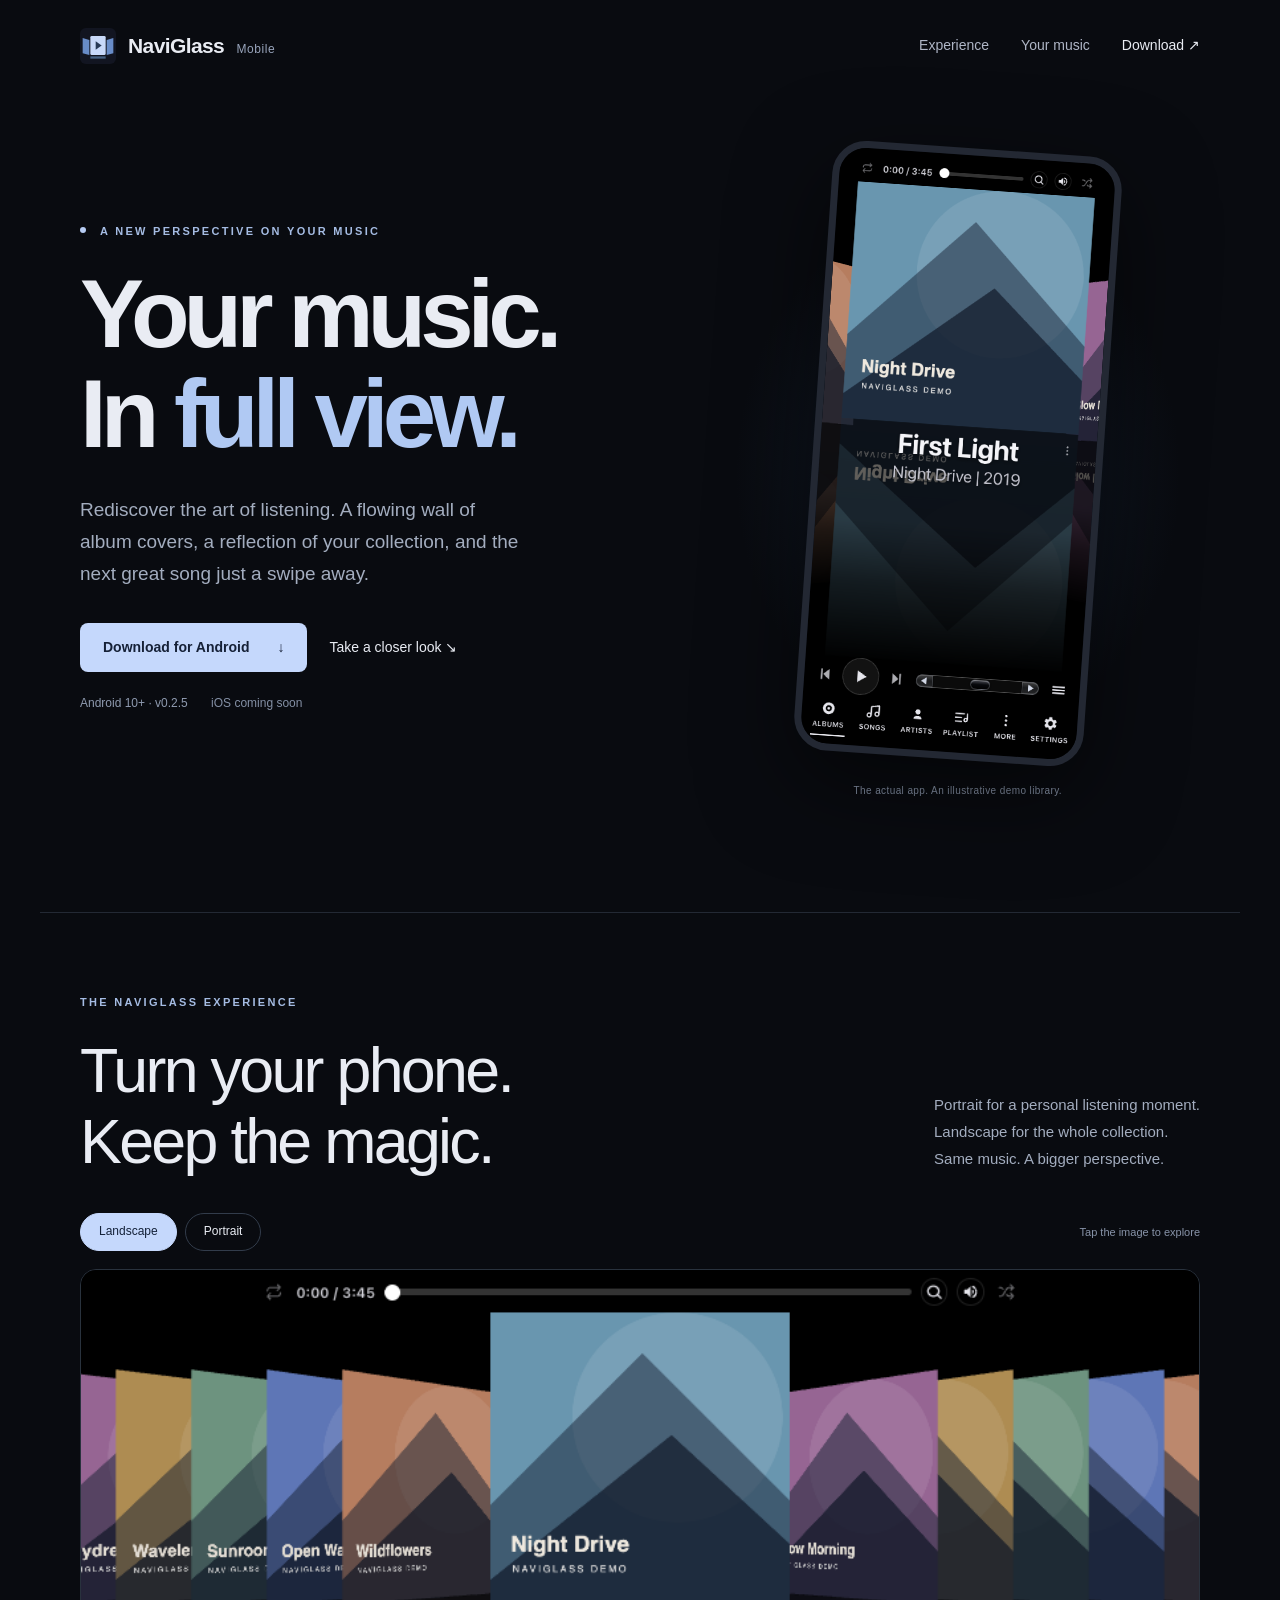
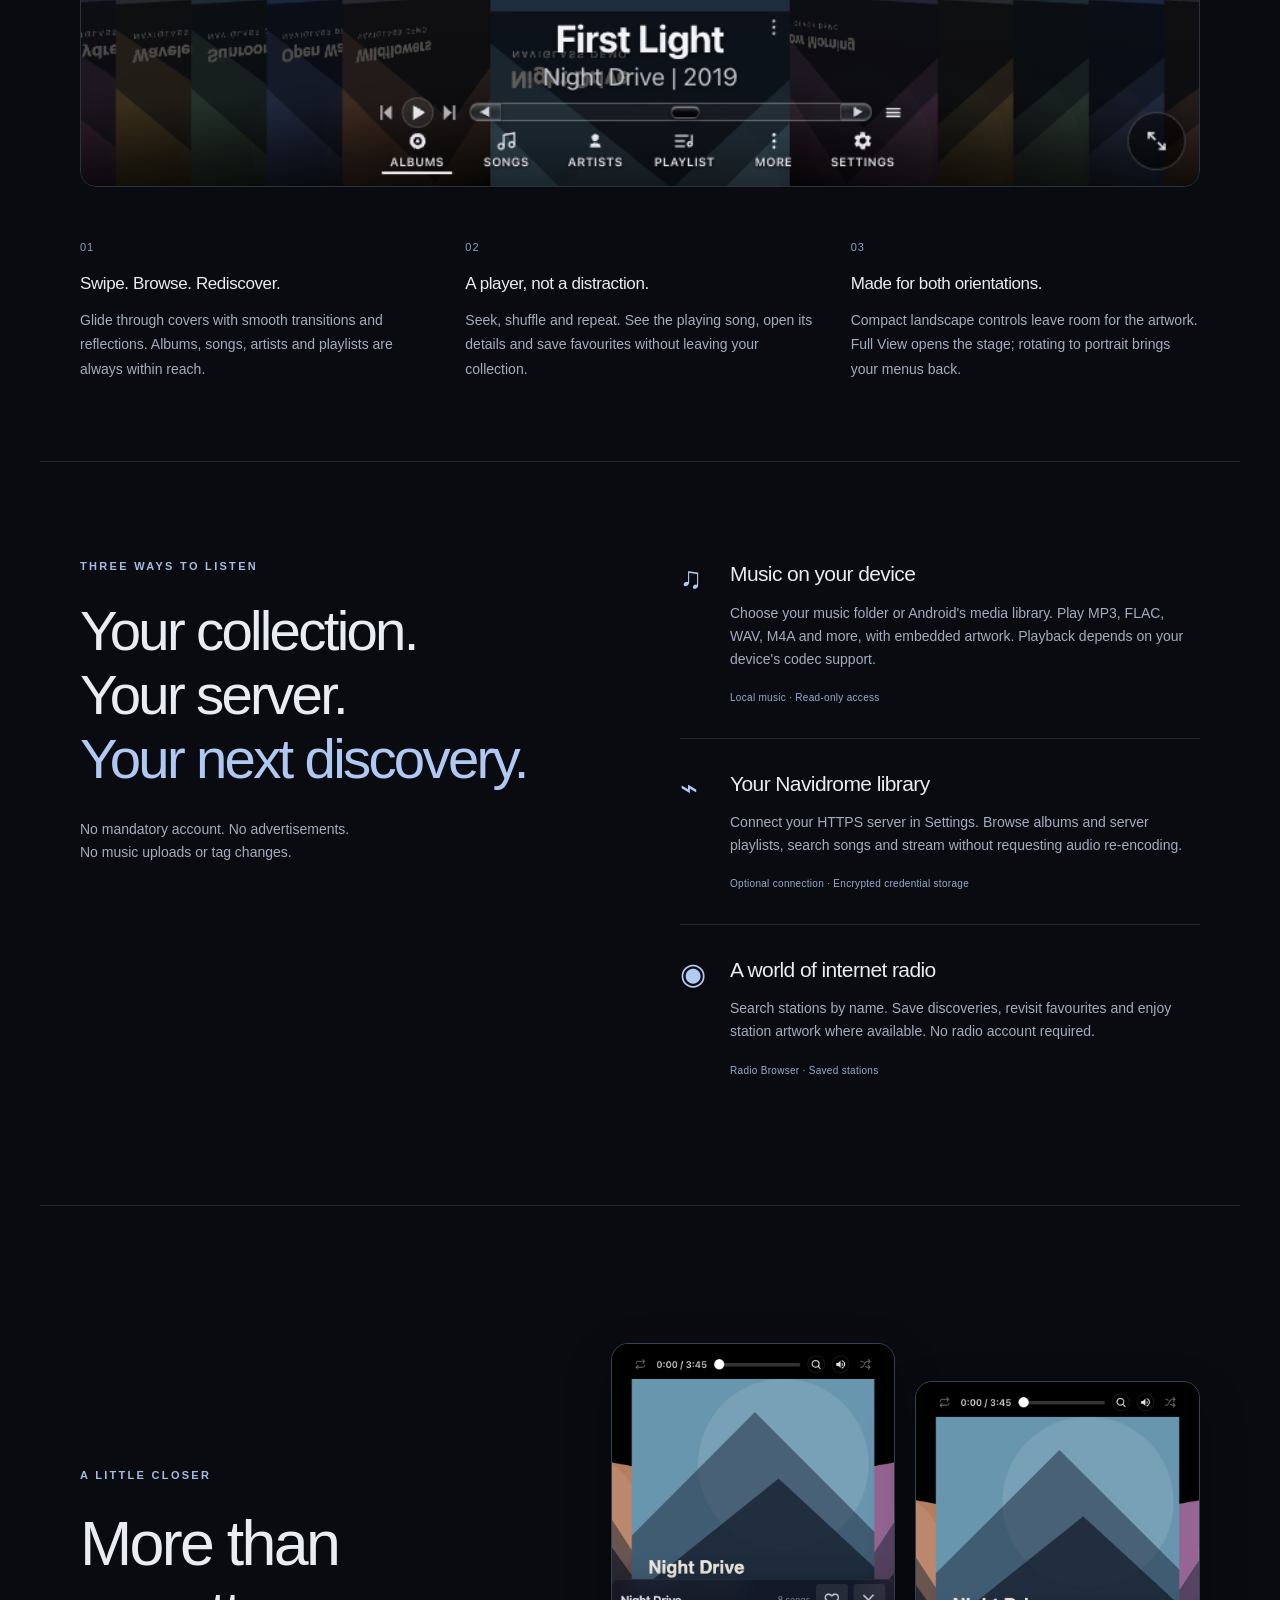
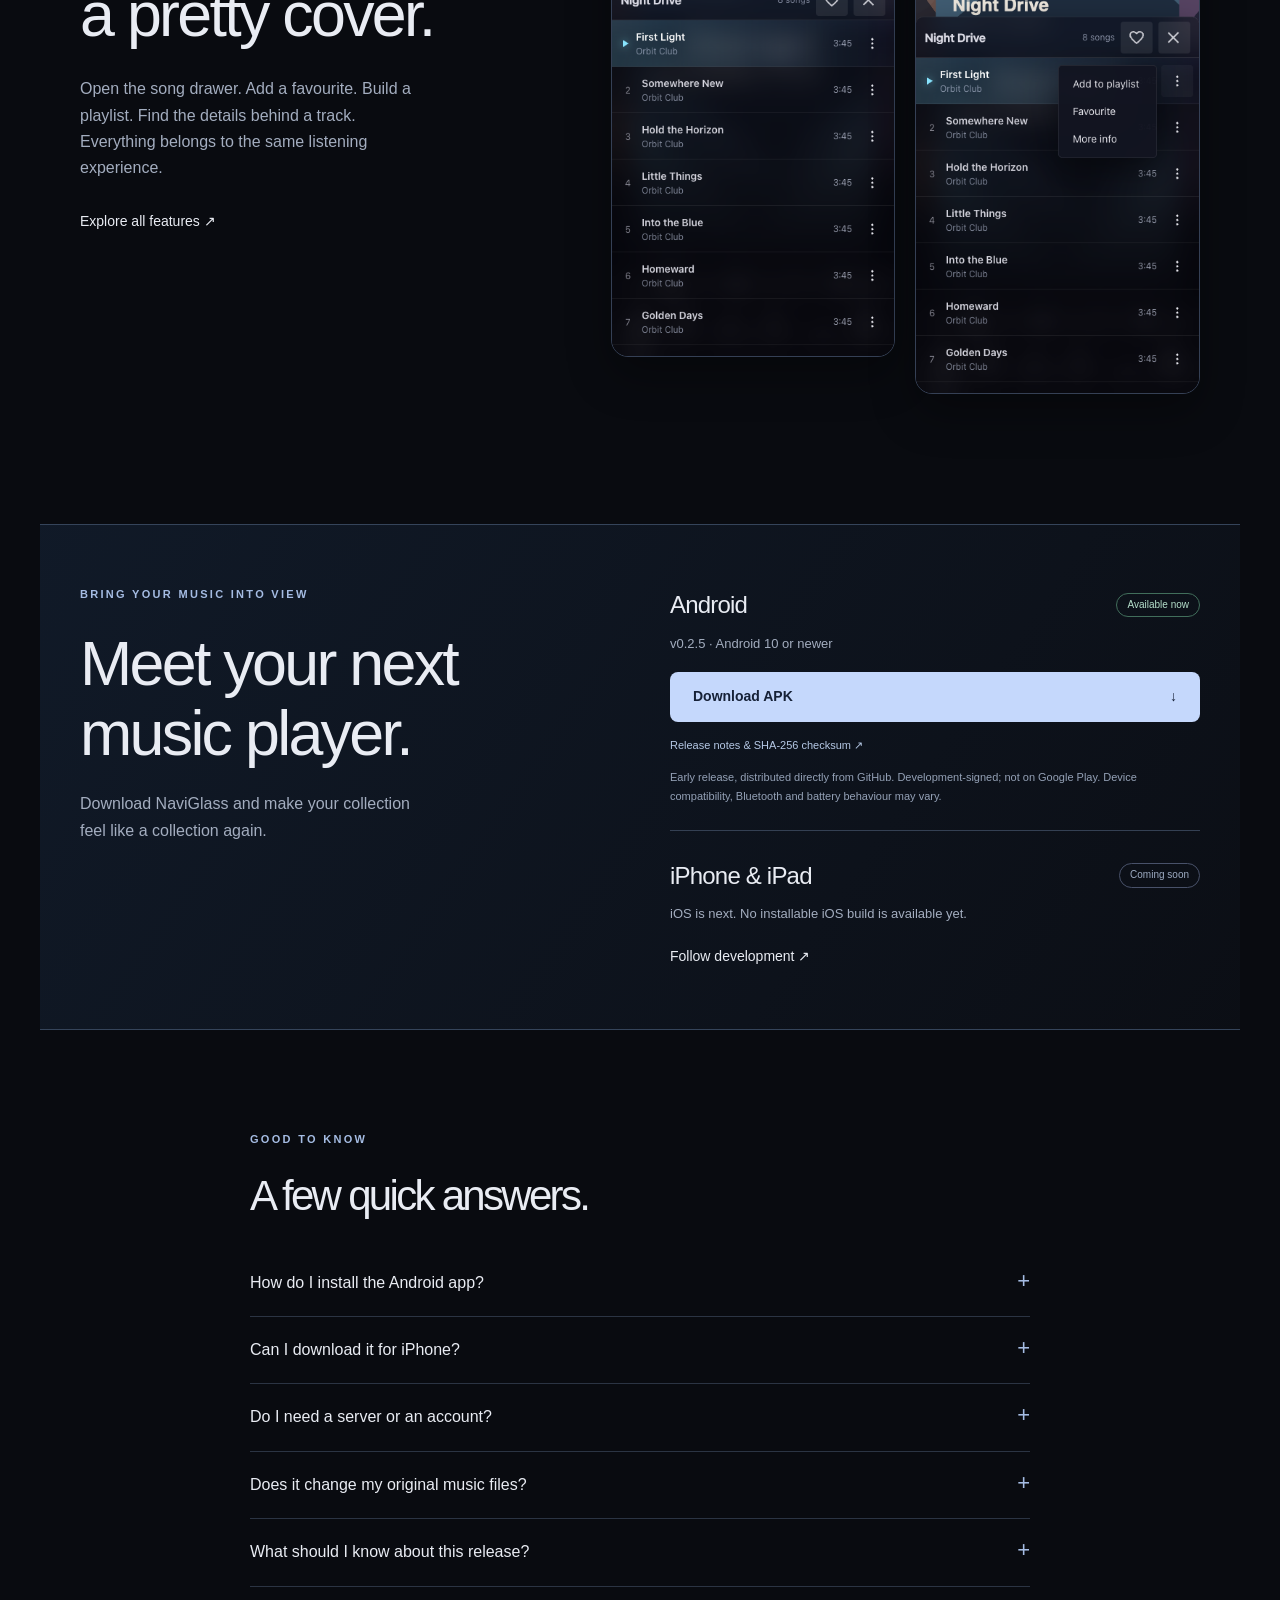
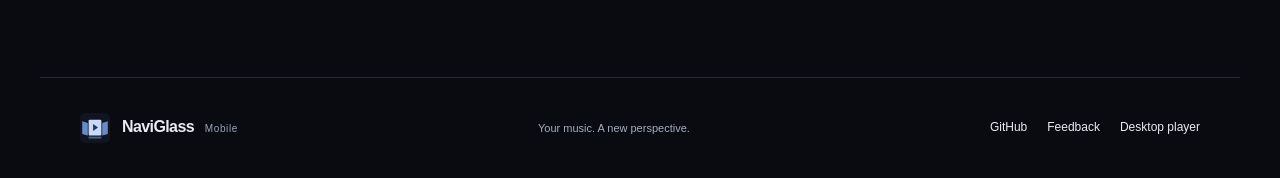
==== site/index.html @ e453d38b "Fix portrait drawer and local queue restoration; launch mobile website" ====
<!doctype html>
<html lang="en"><head><meta charset="utf-8"><meta name="viewport" content="width=device-width,initial-scale=1"><meta name="theme-color" content="#090b10"><meta name="description" content="NaviGlass brings reflective Cover Flow to your mobile music library. Listen to local music, connect Navidrome and discover internet radio. Available for Android; iOS coming soon."><title>NaviGlass Mobile — Your music, in full view.</title><link rel="icon" href="assets/icon.svg" type="image/svg+xml"><link rel="apple-touch-icon" href="assets/icon-180.png"><link rel="stylesheet" href="style.css"><meta property="og:title" content="NaviGlass Mobile — Your music, in full view."><meta property="og:description" content="Cover Flow. Local music. Navidrome. Internet radio. Download NaviGlass for Android."><meta property="og:type" content="website"><meta property="og:url" content="https://basf2hd.github.io/NaviGlass-Mobile/"><meta property="og:image" content="https://basf2hd.github.io/NaviGlass-Mobile/assets/landscape.png"></head>
<body><a class="skip" href="#main">Skip to content</a><header class="topbar"><a class="brand" href="#" aria-label="NaviGlass home"><img src="assets/icon.svg" alt="" width="36" height="36"><span>NaviGlass <small>Mobile</small></span></a><nav aria-label="Main"><a href="#experience">Experience</a><a href="#sources">Your music</a><a href="#download" class="nav-download">Download <span aria-hidden="true">↗</span></a></nav></header>
<main id="main"><section class="hero wrap"><div class="hero-copy"><p class="eyebrow"><span></span> A new perspective on your music</p><h1>Your music.<br>In <em>full view.</em></h1><p class="intro">Rediscover the art of listening. A flowing wall of album covers, a reflection of your collection, and the next great song just a swipe away.</p><div class="cta-row"><a class="button primary" href="https://github.com/BASF2HD/NaviGlass-Mobile/releases/download/v0.2.5/NaviGlass-Android-0.2.5.apk">Download for Android <span aria-hidden="true">↓</span></a><a class="text-link" href="#experience">Take a closer look <span aria-hidden="true">↘</span></a></div><p class="availability">Android 10+ · v0.2.5 <span>iOS coming soon</span></p></div><div class="hero-art"><div class="orbit" aria-hidden="true"></div><button class="phone image-button" data-zoom="assets/portrait.png" data-caption="Portrait Cover Flow — illustrative demo library" aria-label="Enlarge portrait player screenshot"><img src="assets/portrait.png" alt="NaviGlass portrait player showing reflective album covers, the song First Light, playback controls and bottom navigation" width="390" height="844" fetchpriority="high"></button><p class="image-note">The actual app. An illustrative demo library.</p></div></section>
<section id="experience" class="experience wrap"><div class="section-top"><div><p class="eyebrow">The NaviGlass experience</p><h2>Turn your phone.<br>Keep the magic.</h2></div><p>Portrait for a personal listening moment.<br>Landscape for the whole collection.<br>Same music. A bigger perspective.</p></div><div class="view-controls" role="group" aria-label="Screenshot view"><button class="view-toggle" data-view="landscape" aria-pressed="true">Landscape</button><button class="view-toggle" data-view="portrait" aria-pressed="false">Portrait</button><span>Tap the image to explore</span></div><button class="wide-image image-button" id="experience-image" data-zoom="assets/landscape.png" data-caption="Landscape Cover Flow — illustrative demo library" aria-label="Enlarge landscape player screenshot"><img id="view-image" src="assets/landscape.png" alt="NaviGlass landscape Cover Flow with multiple aligned album covers and reflections" width="844" height="390" loading="lazy"></button><div class="experience-details"><article><span class="detail-number">01</span><h3>Swipe. Browse. Rediscover.</h3><p>Glide through covers with smooth transitions and reflections. Albums, songs, artists and playlists are always within reach.</p></article><article><span class="detail-number">02</span><h3>A player, not a distraction.</h3><p>Seek, shuffle and repeat. See the playing song, open its details and save favourites without leaving your collection.</p></article><article><span class="detail-number">03</span><h3>Made for both orientations.</h3><p>Compact landscape controls leave room for the artwork. Full View opens the stage; rotating to portrait brings your menus back.</p></article></div></section>
<section id="sources" class="sources wrap"><div class="source-heading"><p class="eyebrow">Three ways to listen</p><h2>Your collection.<br>Your server.<br><em>Your next discovery.</em></h2><p>No mandatory account. No advertisements.<br>No music uploads or tag changes.</p></div><div class="source-list"><article><span class="source-icon" aria-hidden="true">♫</span><div><h3>Music on your device</h3><p>Choose your music folder or Android's media library. Play MP3, FLAC, WAV, M4A and more, with embedded artwork. Playback depends on your device's codec support.</p><span class="source-label">Local music · Read-only access</span></div></article><article><span class="source-icon" aria-hidden="true">⌁</span><div><h3>Your Navidrome library</h3><p>Connect your HTTPS server in Settings. Browse albums and server playlists, search songs and stream without requesting audio re-encoding.</p><span class="source-label">Optional connection · Encrypted credential storage</span></div></article><article><span class="source-icon" aria-hidden="true">◉</span><div><h3>A world of internet radio</h3><p>Search stations by name. Save discoveries, revisit favourites and enjoy station artwork where available. No radio account required.</p><span class="source-label">Radio Browser · Saved stations</span></div></article></div></section>
<section class="details wrap"><div class="detail-copy"><p class="eyebrow">A little closer</p><h2>More than<br>a pretty cover.</h2><p>Open the song drawer. Add a favourite. Build a playlist. Find the details behind a track. Everything belongs to the same listening experience.</p><a class="text-link" href="https://github.com/BASF2HD/NaviGlass-Mobile#player-and-browsing">Explore all features <span aria-hidden="true">↗</span></a></div><div class="detail-images"><button class="image-button drawer-image" data-zoom="assets/drawer-portrait.png" data-caption="Song drawer with favourites and track actions" aria-label="Enlarge song drawer screenshot"><img src="assets/drawer-portrait.png" alt="Album song drawer with favourites, song titles, artists, durations and three-dot action menus" width="390" height="844" loading="lazy"></button><button class="image-button actions-image" data-zoom="assets/actions-portrait.png" data-caption="Song actions: playlist, favourite and more information" aria-label="Enlarge track actions screenshot"><img src="assets/actions-portrait.png" alt="NaviGlass song actions menu with Add to playlist, Favourite and More info" width="390" height="844" loading="lazy"></button></div></section>
<section id="download" class="download wrap"><div><p class="eyebrow">Bring your music into view</p><h2>Meet your next<br>music player.</h2><p>Download NaviGlass and make your collection<br>feel like a collection again.</p></div><div class="download-options"><div class="platform"><div class="platform-heading"><h3>Android</h3><span class="status available">Available now</span></div><p>v0.2.5 · Android 10 or newer</p><a class="button primary" href="https://github.com/BASF2HD/NaviGlass-Mobile/releases/download/v0.2.5/NaviGlass-Android-0.2.5.apk">Download APK <span aria-hidden="true">↓</span></a><a class="checksum" href="https://github.com/BASF2HD/NaviGlass-Mobile/releases/tag/v0.2.5">Release notes & SHA-256 checksum ↗</a><p class="release-note">Early release, distributed directly from GitHub. Development-signed; not on Google Play. Device compatibility, Bluetooth and battery behaviour may vary.</p></div><div class="platform ios"><div class="platform-heading"><h3>iPhone & iPad</h3><span class="status">Coming soon</span></div><p>iOS is next. No installable iOS build is available yet.</p><a class="text-link" href="https://github.com/BASF2HD/NaviGlass-Mobile">Follow development <span aria-hidden="true">↗</span></a></div></div></section>
<section class="faq wrap"><p class="eyebrow">Good to know</p><h2>A few quick answers.</h2><details><summary>How do I install the Android app?</summary><p>Download the APK on your Android device and open it. Android may ask you to allow installation from your browser or file manager. Install over the previous NaviGlass release to retain app data. An up-to-date Android System WebView and WebGL support are required.</p></details><details><summary>Can I download it for iPhone?</summary><p>Not yet. The Android APK cannot run on iPhone or iPad. The iOS version is planned next; this page will link to a supported Apple download route when one is available.</p></details><details><summary>Do I need a server or an account?</summary><p>No. Local music works without an account. Navidrome is optional and requires your own reachable HTTPS server. Internet radio needs a connection, but no login.</p></details><details><summary>Does it change my original music files?</summary><p>No. Library access is read-only: NaviGlass does not delete tracks, change tags or upload music. Favourites and app-created playlists are saved on your device.</p></details><details><summary>What should I know about this release?</summary><p>This is an early, development-signed release, not a production-certified app. Full desktop feature parity, offline remote downloads, server playlist editing, equalizer and Android Auto browsing are not available. Remote title-prefix search filters the first 200 server candidates. Please share reproducible issues with your device and Android version, without passwords or private account details.</p></details></section></main>
<footer class="wrap"><a class="brand" href="#"><img src="assets/icon.svg" alt="" width="30" height="30"><span>NaviGlass <small>Mobile</small></span></a><p>Your music. A new perspective.</p><div><a href="https://github.com/BASF2HD/NaviGlass-Mobile">GitHub</a><a href="https://github.com/BASF2HD/NaviGlass-Mobile/issues">Feedback</a><a href="https://github.com/BASF2HD/NaviGlassPlayer">Desktop player</a></div></footer>
<dialog id="lightbox" aria-label="App screenshot"><button id="close-lightbox" aria-label="Close screenshot">×</button><img id="lightbox-image" alt=""><p id="lightbox-caption"></p></dialog><script src="script.js"></script></body></html>
---- site/style.css ----
*{box-sizing:border-box}html{scroll-behavior:smooth;scroll-padding-top:90px}body{margin:0;background:#090b10;color:#e9ecf3;font-family:Inter,-apple-system,BlinkMacSystemFont,"Segoe UI",sans-serif;font-size:16px;line-height:1.65;-webkit-font-smoothing:antialiased}a{color:inherit;text-decoration:none}button{font:inherit;color:inherit;cursor:pointer}button,a{-webkit-tap-highlight-color:transparent}a:focus-visible,button:focus-visible,summary:focus-visible{outline:3px solid #a5c5ff;outline-offset:6px}img{display:block;max-width:100%;height:auto}.wrap{max-width:1200px;margin:auto;padding-inline:40px}.topbar{max-width:1200px;margin:auto;padding:28px 40px;display:flex;align-items:center;justify-content:space-between;gap:20px}.brand{display:flex;align-items:center;gap:12px;font-size:21px;font-weight:650;letter-spacing:-.6px}.brand small{font-size:12px;color:#98a4bb;letter-spacing:.6px;font-weight:500;margin-left:7px}nav{display:flex;gap:32px;align-items:center;font-size:14px;color:#afb6c6}.nav-download{color:#e9ecf3}nav a:hover,.text-link:hover,footer a:hover{color:#bad0fb}.skip{position:fixed;left:16px;top:-80px;background:#c6d8fa;color:#111;padding:12px;z-index:50}.skip:focus{top:12px}.hero{min-height:820px;display:grid;grid-template-columns:1.25fr 1fr;align-items:center;gap:30px;padding-top:34px;padding-bottom:90px}.eyebrow{text-transform:uppercase;letter-spacing:2.3px;font-size:11px;font-weight:600;color:#a5bce3;margin:0 0 24px}.eyebrow span{display:inline-block;width:6px;height:6px;border-radius:50%;background:#b6ccf3;margin-right:9px;vertical-align:2px}h1{font-size:clamp(66px,7.5vw,100px);line-height:1.04;letter-spacing:-6px;font-weight:550;margin:0 0 30px}em{font-style:normal;color:#b0c9f3}.intro{max-width:440px;color:#a3adbf;font-size:19px;line-height:1.7;margin-bottom:32px}.cta-row{display:flex;align-items:center;flex-wrap:wrap;gap:22px}.button{display:inline-flex;align-items:center;justify-content:space-between;gap:28px;padding:15px 23px;font-size:14px;font-weight:650;line-height:1.4;border-radius:8px;transition:background .18s}.primary{background:#c5d8fc;color:#162137}.primary:hover{background:#e0eaff}.text-link{font-size:14px;font-weight:500;display:inline-block}.availability{font-size:12px;color:#8f9bb0;margin-top:22px}.availability span{margin-left:20px;color:#8490a5}.hero-art{position:relative;display:flex;align-items:center;flex-direction:column}.orbit{position:absolute;z-index:-1;inset:5% -18%;background:radial-gradient(ellipse,#20385870,transparent 65%);border-radius:50%}.phone{width:290px;border:7px solid #232833!important;border-radius:34px!important;overflow:hidden;box-shadow:0 30px 90px #0008;transform:rotate(4deg)}.phone img{border-radius:25px}.image-button{display:block;background:none;padding:0;border:0;text-align:left}.image-note{font-size:10px;color:#8894a9;letter-spacing:.4px;margin:24px 0 0}.experience{padding-block:80px;border-top:1px solid #232934}.section-top{display:flex;justify-content:space-between;align-items:flex-end;gap:35px;margin-bottom:36px}h2{font-size:clamp(40px,4.9vw,64px);line-height:1.13;font-weight:500;letter-spacing:-2.7px;margin:0}p{color:#a3adbf}.section-top>p{font-size:15px;line-height:1.8;margin:0 0 5px}.view-controls{display:flex;align-items:center;gap:8px;margin-bottom:18px}.view-toggle{border:1px solid #323c4b;background:transparent;padding:8px 18px;border-radius:30px;font-size:12px}.view-toggle[aria-pressed=true]{background:#c5d8fc;color:#152239;border-color:#c5d8fc}.view-controls span{margin-left:auto;color:#8894a9;font-size:11px}.wide-image{width:100%;background:#000;border:1px solid #29323d;border-radius:16px;overflow:hidden;display:flex;justify-content:center;align-items:center;min-height:280px}.wide-image img{width:100%}.wide-image.portrait img{width:260px}.experience-details{display:grid;grid-template-columns:repeat(3,1fr);gap:36px;margin-top:46px}.detail-number{font-size:11px;color:#8da1c2;letter-spacing:1px}.experience-details h3{font-size:17px;font-weight:500;letter-spacing:-.4px;margin:10px 0}.experience-details p{font-size:14px;line-height:1.75;margin:0}.sources{padding-block:95px;display:grid;grid-template-columns:1fr 1fr;gap:80px;border-top:1px solid #232934}.source-heading h2{font-size:clamp(38px,4.4vw,57px)}.source-heading>p:last-child{font-size:14px;margin-top:28px}.source-list article{display:flex;gap:20px;padding-bottom:28px;margin-bottom:28px;border-bottom:1px solid #232934}.source-list article:last-child{margin:0;border-bottom:0}.source-icon{color:#b2cbf4;font-size:30px;line-height:1;width:30px;flex-shrink:0;padding-top:6px}.source-list h3{font-weight:500;font-size:21px;margin:0 0 10px;letter-spacing:-.6px}.source-list p{font-size:14px;margin:0 0 12px}.source-label{font-size:10px;color:#97acce;letter-spacing:.3px}.details{border-top:1px solid #232934;padding-block:100px;display:grid;grid-template-columns:1fr 1.2fr;gap:40px;align-items:center}.detail-copy>p:not(.eyebrow){max-width:350px;font-size:16px;margin:26px 0}.detail-images{display:flex;gap:20px;align-items:center;justify-content:center}.detail-images button{border:1px solid #354055;border-radius:17px;overflow:hidden;width:220px;box-shadow:0 18px 45px #0005}.actions-image{margin-top:75px}.download{margin-block:30px 100px;padding-block:60px;border-block:1px solid #35445a;background:linear-gradient(125deg,#16253a90,#10151f55);display:grid;grid-template-columns:1fr 1fr;gap:60px}.download>div>p:not(.eyebrow){font-size:16px;margin-top:22px}.platform{padding-bottom:24px}.platform-heading{display:flex;justify-content:space-between;align-items:center;gap:15px}.platform h3{font-size:24px;font-weight:500;margin:0;letter-spacing:-.8px}.status{font-size:10px;color:#9eacc3;border:1px solid #485169;border-radius:30px;padding:3px 10px;white-space:nowrap}.status.available{color:#b5dfcb;border-color:#416e5b}.platform>p{font-size:13px;margin:8px 0 18px}.platform .button{width:100%}.checksum{font-size:11px;display:block;color:#b5c8e5;margin:14px 0}.platform .release-note{font-size:11px;line-height:1.7;margin:14px 0 0;color:#94a1b6}.ios{border-top:1px solid #344053;padding-top:25px;padding-bottom:0}.faq{max-width:860px;padding-bottom:90px}.faq h2{font-size:42px;margin-bottom:30px}details{border-bottom:1px solid #2b3443;padding:20px 0}summary{font-size:16px;cursor:pointer;list-style:none;display:flex;justify-content:space-between;gap:25px}summary::-webkit-details-marker{display:none}summary::after{content:'+';font-size:22px;color:#a5bce3;line-height:1}details[open] summary::after{content:'−'}details p{font-size:14px;margin:15px 32px 0 0}footer{border-top:1px solid #232934;display:flex;align-items:center;justify-content:space-between;gap:20px;padding-block:30px;font-size:12px}footer .brand{font-size:16px}footer .brand small{font-size:10px}footer p{font-size:11px}footer>div{display:flex;gap:20px}dialog{max-width:94vw;max-height:94vh;border:1px solid #414d62;border-radius:12px;background:#090b10;color:#e9ecf3;padding:36px 20px 14px;overflow:auto}dialog::backdrop{background:#000d}#lightbox-image{max-height:78vh;width:auto;max-width:85vw;margin:auto}#lightbox-caption{text-align:center;font-size:12px;margin:12px 0 0}#close-lightbox{position:absolute;right:8px;top:0;border:0;background:none;width:36px;height:36px;font-size:28px;color:#dce4f2}@media(max-width:950px){.hero{grid-template-columns:1.1fr 1fr;min-height:730px}h1{font-size:70px;letter-spacing:-4px}.phone{width:240px}.intro{font-size:17px}.sources{gap:40px}.details{grid-template-columns:1fr 1fr}.detail-images{gap:12px}.download{gap:35px}footer p{display:none}}@media(max-width:680px){.wrap{padding-inline:24px}.topbar{padding:20px 24px}.brand{font-size:19px}.brand small{display:none}nav{gap:18px;font-size:12px}nav a:first-child{display:none}.hero{display:flex;flex-direction:column;align-items:stretch;text-align:center;gap:36px;padding-top:40px;padding-bottom:55px;min-height:0}h1{font-size:68px;letter-spacing:-4px}.hero .eyebrow{font-size:9px;letter-spacing:1.7px}.intro{margin:22px auto 28px;max-width:420px}.cta-row{justify-content:center;gap:20px}.availability span{margin-left:14px}.phone{width:230px;transform:rotate(0)}.hero-art{padding-top:14px}.image-note{margin-top:16px}.experience{padding-block:52px}.section-top{display:block}.section-top>p{margin-top:22px}h2{font-size:43px;letter-spacing:-2px}.view-controls span{font-size:10px}.view-toggle{padding:7px 12px}.wide-image{min-height:0;border-radius:8px}.experience-details{grid-template-columns:1fr;gap:26px;margin-top:30px}.experience-details article{display:grid;grid-template-columns:25px 1fr;gap:0 12px}.detail-number{grid-row:span 2;padding-top:4px}.experience-details h3{margin:0 0 8px}.experience-details p{grid-column:2}.sources{grid-template-columns:1fr;gap:30px;padding-block:56px}.source-heading h2{font-size:43px}.source-heading>p:last-child{margin-top:20px}.source-list article{gap:16px}.details{grid-template-columns:1fr;gap:30px;padding-block:56px}.detail-images{justify-content:flex-start;gap:14px}.detail-images button{width:calc(50% - 7px)}.actions-image{margin-top:35px}.download{display:block;padding-block:36px;margin-bottom:60px}.download-options{margin-top:32px}.download h2{font-size:43px}.faq{padding-bottom:56px}.faq h2{font-size:33px}summary{font-size:14px}footer{flex-direction:column;align-items:flex-start;padding-block:24px;gap:16px}footer>div{gap:25px;font-size:11px}}@media(prefers-reduced-motion:reduce){html{scroll-behavior:auto}*{transition:none!important}}

.hero-art { isolation:isolate; min-width:0; }
.orbit { inset:5% 0; }
.detail-images { min-width:0; }
.detail-images button { min-width:0; flex:1; width:0; }
.sources>*, .download>* { min-width:0; }
@media(max-width:380px) { h1{font-size:58px;letter-spacing:-3px}.hero .eyebrow{letter-spacing:1.1px}.view-controls span{display:none}.platform-heading{flex-wrap:wrap}.brand{font-size:17px}nav{gap:14px} }
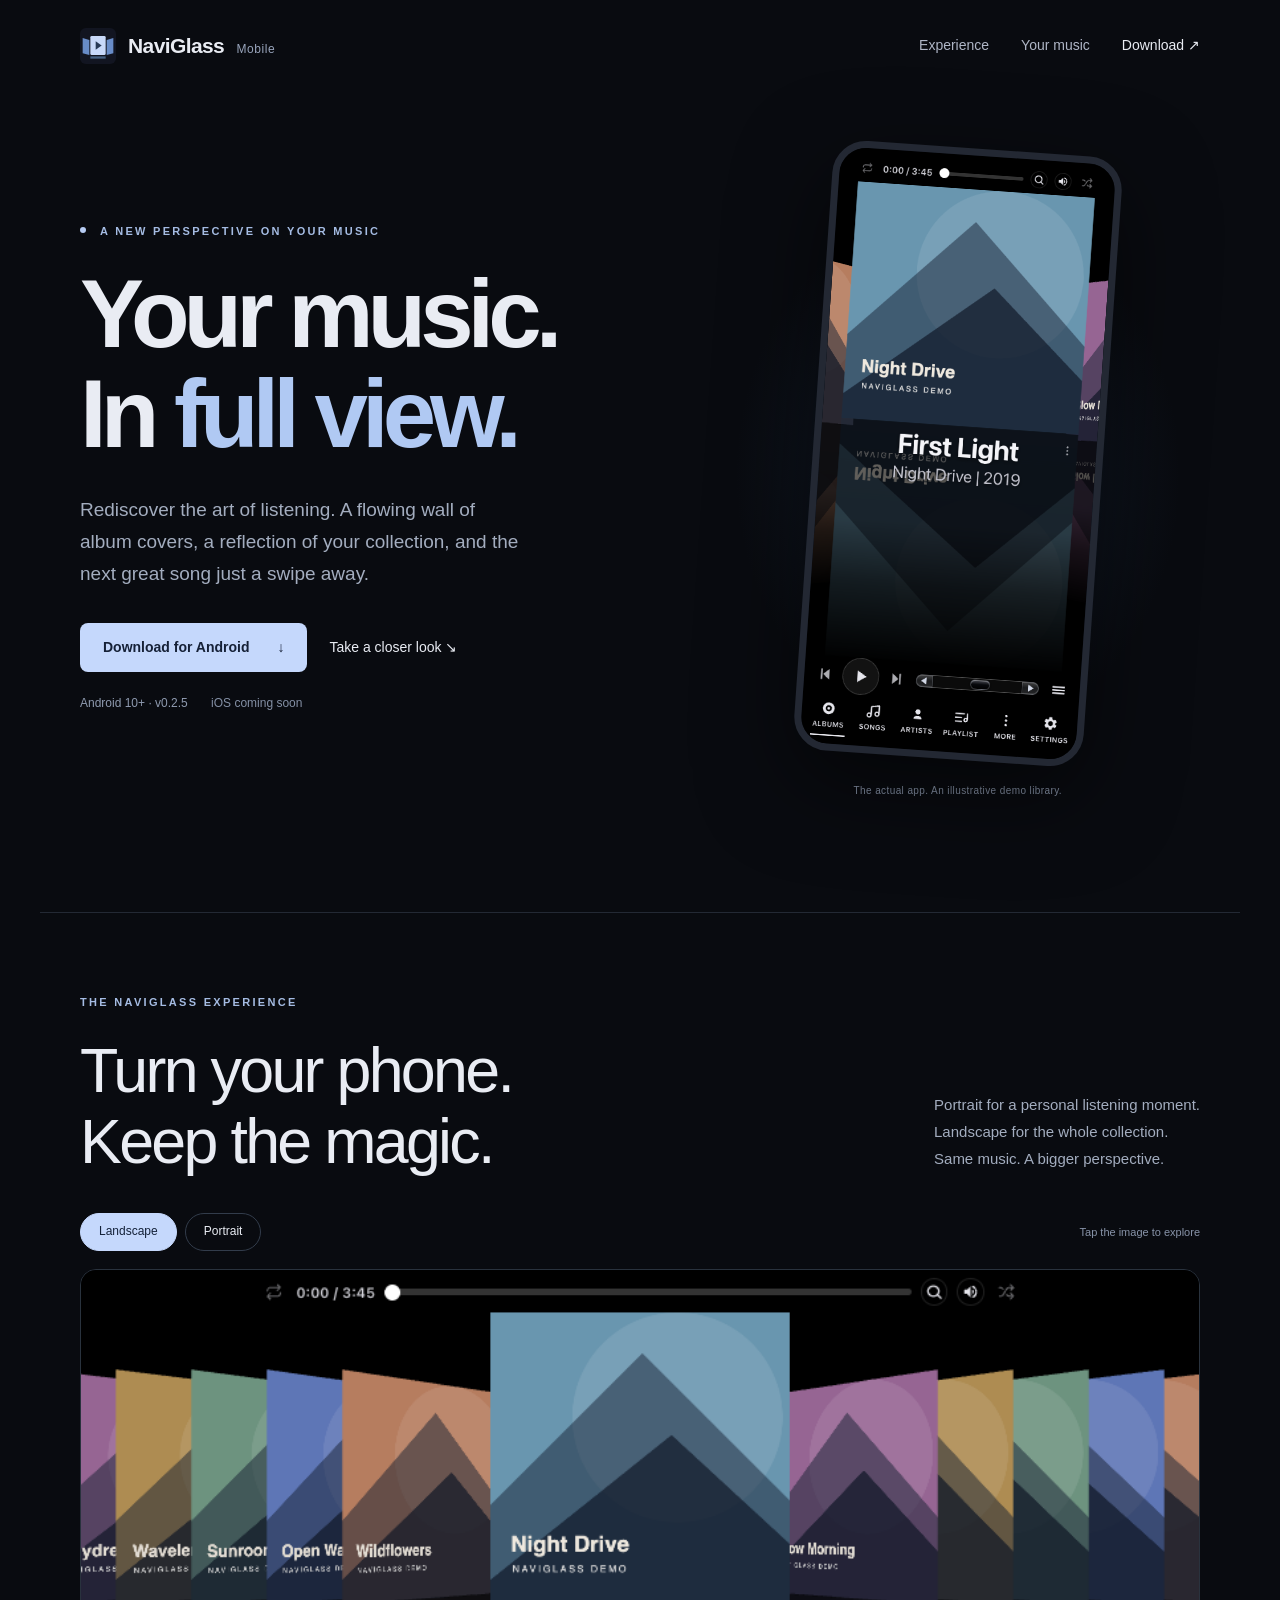
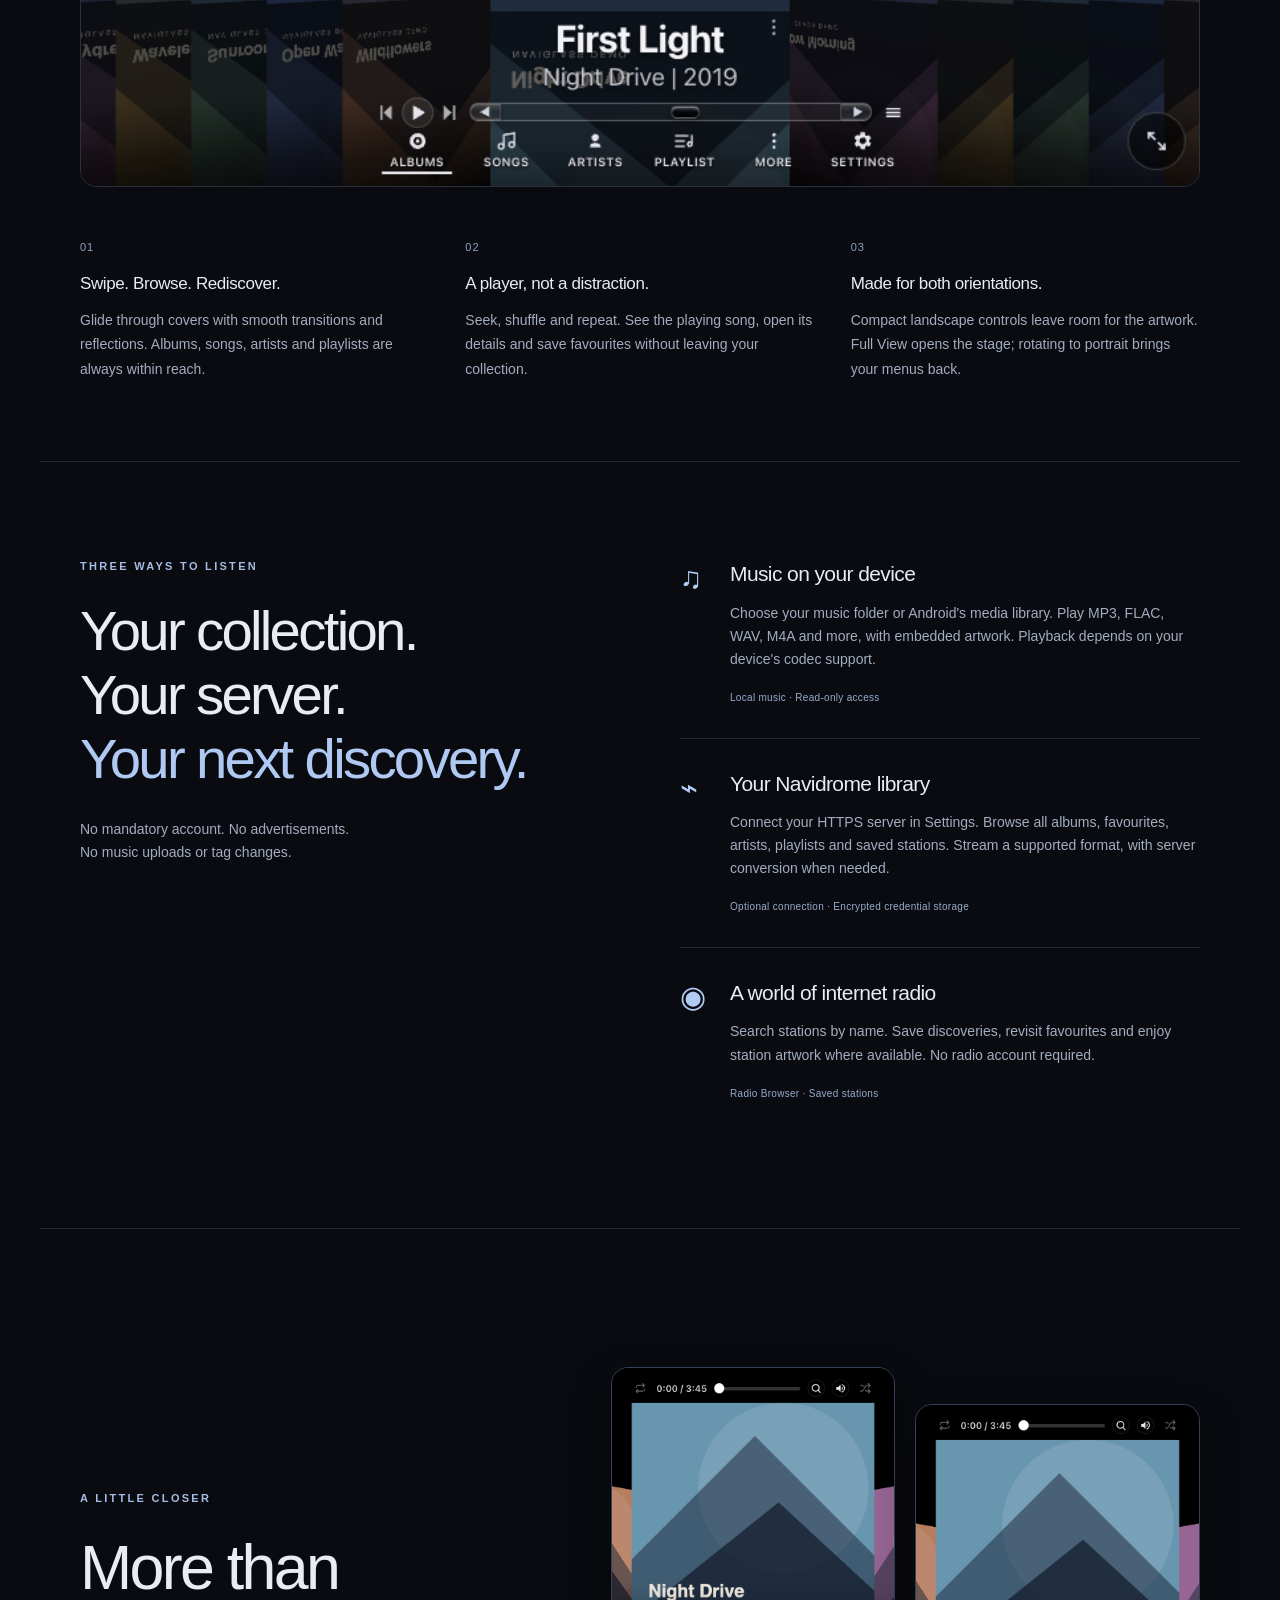
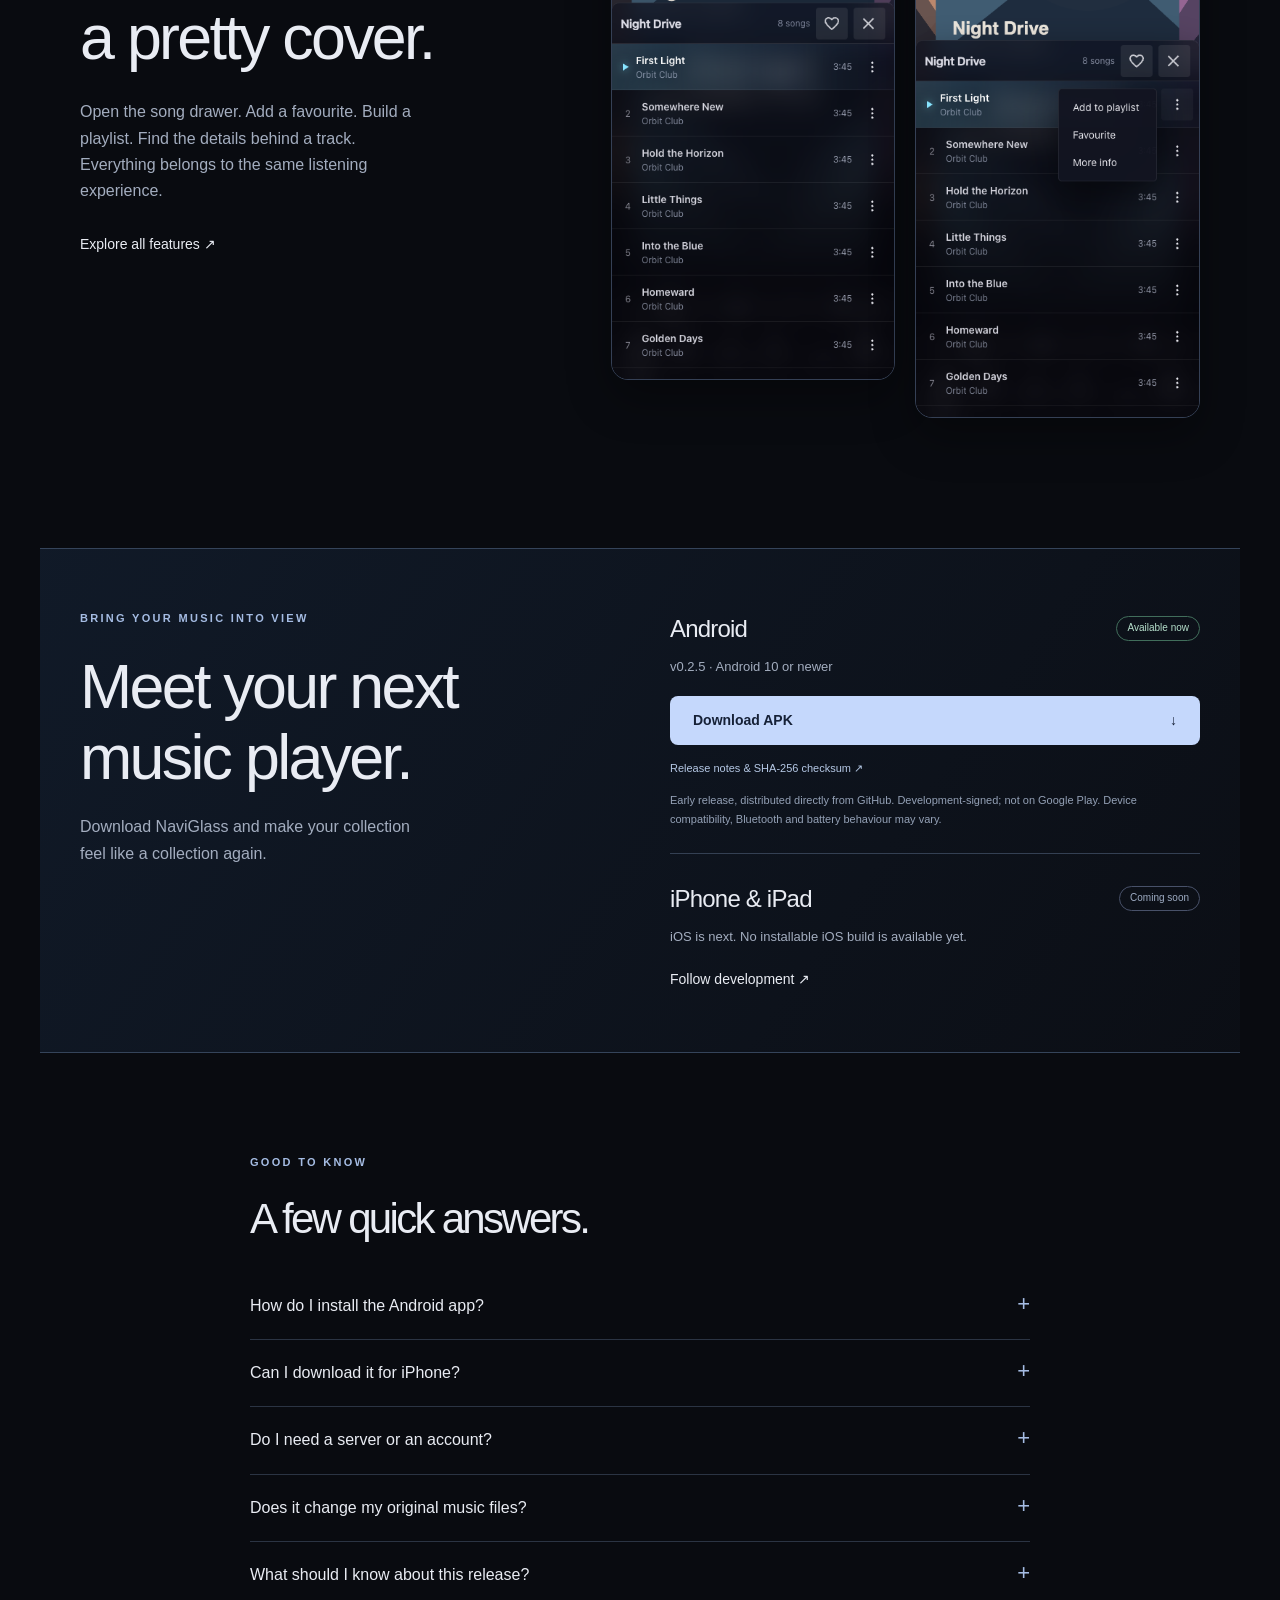
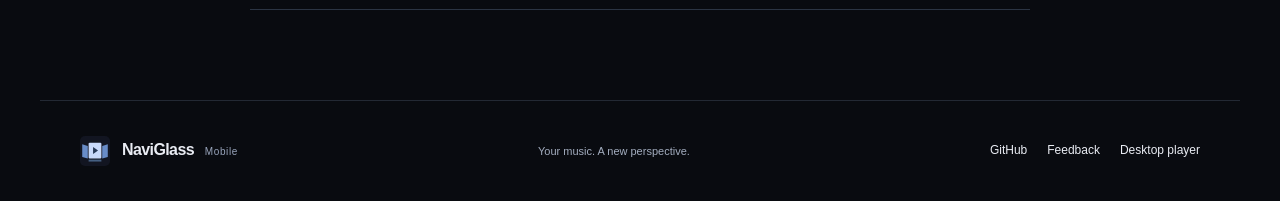
==== commit e75555f4: "Fix complete Navidrome sync, native stream negotiation and compact browse menus" ====
--- a/site/index.html
+++ b/site/index.html
@@ -3,9 +3,9 @@
 <body><a class="skip" href="#main">Skip to content</a><header class="topbar"><a class="brand" href="#" aria-label="NaviGlass home"><img src="assets/icon.svg" alt="" width="36" height="36"><span>NaviGlass <small>Mobile</small></span></a><nav aria-label="Main"><a href="#experience">Experience</a><a href="#sources">Your music</a><a href="#download" class="nav-download">Download <span aria-hidden="true">↗</span></a></nav></header>
 <main id="main"><section class="hero wrap"><div class="hero-copy"><p class="eyebrow"><span></span> A new perspective on your music</p><h1>Your music.<br>In <em>full view.</em></h1><p class="intro">Rediscover the art of listening. A flowing wall of album covers, a reflection of your collection, and the next great song just a swipe away.</p><div class="cta-row"><a class="button primary" href="https://github.com/BASF2HD/NaviGlass-Mobile/releases/download/v0.2.5/NaviGlass-Android-0.2.5.apk">Download for Android <span aria-hidden="true">↓</span></a><a class="text-link" href="#experience">Take a closer look <span aria-hidden="true">↘</span></a></div><p class="availability">Android 10+ · v0.2.5 <span>iOS coming soon</span></p></div><div class="hero-art"><div class="orbit" aria-hidden="true"></div><button class="phone image-button" data-zoom="assets/portrait.png" data-caption="Portrait Cover Flow — illustrative demo library" aria-label="Enlarge portrait player screenshot"><img src="assets/portrait.png" alt="NaviGlass portrait player showing reflective album covers, the song First Light, playback controls and bottom navigation" width="390" height="844" fetchpriority="high"></button><p class="image-note">The actual app. An illustrative demo library.</p></div></section>
 <section id="experience" class="experience wrap"><div class="section-top"><div><p class="eyebrow">The NaviGlass experience</p><h2>Turn your phone.<br>Keep the magic.</h2></div><p>Portrait for a personal listening moment.<br>Landscape for the whole collection.<br>Same music. A bigger perspective.</p></div><div class="view-controls" role="group" aria-label="Screenshot view"><button class="view-toggle" data-view="landscape" aria-pressed="true">Landscape</button><button class="view-toggle" data-view="portrait" aria-pressed="false">Portrait</button><span>Tap the image to explore</span></div><button class="wide-image image-button" id="experience-image" data-zoom="assets/landscape.png" data-caption="Landscape Cover Flow — illustrative demo library" aria-label="Enlarge landscape player screenshot"><img id="view-image" src="assets/landscape.png" alt="NaviGlass landscape Cover Flow with multiple aligned album covers and reflections" width="844" height="390" loading="lazy"></button><div class="experience-details"><article><span class="detail-number">01</span><h3>Swipe. Browse. Rediscover.</h3><p>Glide through covers with smooth transitions and reflections. Albums, songs, artists and playlists are always within reach.</p></article><article><span class="detail-number">02</span><h3>A player, not a distraction.</h3><p>Seek, shuffle and repeat. See the playing song, open its details and save favourites without leaving your collection.</p></article><article><span class="detail-number">03</span><h3>Made for both orientations.</h3><p>Compact landscape controls leave room for the artwork. Full View opens the stage; rotating to portrait brings your menus back.</p></article></div></section>
-<section id="sources" class="sources wrap"><div class="source-heading"><p class="eyebrow">Three ways to listen</p><h2>Your collection.<br>Your server.<br><em>Your next discovery.</em></h2><p>No mandatory account. No advertisements.<br>No music uploads or tag changes.</p></div><div class="source-list"><article><span class="source-icon" aria-hidden="true">♫</span><div><h3>Music on your device</h3><p>Choose your music folder or Android's media library. Play MP3, FLAC, WAV, M4A and more, with embedded artwork. Playback depends on your device's codec support.</p><span class="source-label">Local music · Read-only access</span></div></article><article><span class="source-icon" aria-hidden="true">⌁</span><div><h3>Your Navidrome library</h3><p>Connect your HTTPS server in Settings. Browse albums and server playlists, search songs and stream without requesting audio re-encoding.</p><span class="source-label">Optional connection · Encrypted credential storage</span></div></article><article><span class="source-icon" aria-hidden="true">◉</span><div><h3>A world of internet radio</h3><p>Search stations by name. Save discoveries, revisit favourites and enjoy station artwork where available. No radio account required.</p><span class="source-label">Radio Browser · Saved stations</span></div></article></div></section>
+<section id="sources" class="sources wrap"><div class="source-heading"><p class="eyebrow">Three ways to listen</p><h2>Your collection.<br>Your server.<br><em>Your next discovery.</em></h2><p>No mandatory account. No advertisements.<br>No music uploads or tag changes.</p></div><div class="source-list"><article><span class="source-icon" aria-hidden="true">♫</span><div><h3>Music on your device</h3><p>Choose your music folder or Android's media library. Play MP3, FLAC, WAV, M4A and more, with embedded artwork. Playback depends on your device's codec support.</p><span class="source-label">Local music · Read-only access</span></div></article><article><span class="source-icon" aria-hidden="true">⌁</span><div><h3>Your Navidrome library</h3><p>Connect your HTTPS server in Settings. Browse all albums, favourites, artists, playlists and saved stations. Stream a supported format, with server conversion when needed.</p><span class="source-label">Optional connection · Encrypted credential storage</span></div></article><article><span class="source-icon" aria-hidden="true">◉</span><div><h3>A world of internet radio</h3><p>Search stations by name. Save discoveries, revisit favourites and enjoy station artwork where available. No radio account required.</p><span class="source-label">Radio Browser · Saved stations</span></div></article></div></section>
 <section class="details wrap"><div class="detail-copy"><p class="eyebrow">A little closer</p><h2>More than<br>a pretty cover.</h2><p>Open the song drawer. Add a favourite. Build a playlist. Find the details behind a track. Everything belongs to the same listening experience.</p><a class="text-link" href="https://github.com/BASF2HD/NaviGlass-Mobile#player-and-browsing">Explore all features <span aria-hidden="true">↗</span></a></div><div class="detail-images"><button class="image-button drawer-image" data-zoom="assets/drawer-portrait.png" data-caption="Song drawer with favourites and track actions" aria-label="Enlarge song drawer screenshot"><img src="assets/drawer-portrait.png" alt="Album song drawer with favourites, song titles, artists, durations and three-dot action menus" width="390" height="844" loading="lazy"></button><button class="image-button actions-image" data-zoom="assets/actions-portrait.png" data-caption="Song actions: playlist, favourite and more information" aria-label="Enlarge track actions screenshot"><img src="assets/actions-portrait.png" alt="NaviGlass song actions menu with Add to playlist, Favourite and More info" width="390" height="844" loading="lazy"></button></div></section>
 <section id="download" class="download wrap"><div><p class="eyebrow">Bring your music into view</p><h2>Meet your next<br>music player.</h2><p>Download NaviGlass and make your collection<br>feel like a collection again.</p></div><div class="download-options"><div class="platform"><div class="platform-heading"><h3>Android</h3><span class="status available">Available now</span></div><p>v0.2.5 · Android 10 or newer</p><a class="button primary" href="https://github.com/BASF2HD/NaviGlass-Mobile/releases/download/v0.2.5/NaviGlass-Android-0.2.5.apk">Download APK <span aria-hidden="true">↓</span></a><a class="checksum" href="https://github.com/BASF2HD/NaviGlass-Mobile/releases/tag/v0.2.5">Release notes & SHA-256 checksum ↗</a><p class="release-note">Early release, distributed directly from GitHub. Development-signed; not on Google Play. Device compatibility, Bluetooth and battery behaviour may vary.</p></div><div class="platform ios"><div class="platform-heading"><h3>iPhone & iPad</h3><span class="status">Coming soon</span></div><p>iOS is next. No installable iOS build is available yet.</p><a class="text-link" href="https://github.com/BASF2HD/NaviGlass-Mobile">Follow development <span aria-hidden="true">↗</span></a></div></div></section>
-<section class="faq wrap"><p class="eyebrow">Good to know</p><h2>A few quick answers.</h2><details><summary>How do I install the Android app?</summary><p>Download the APK on your Android device and open it. Android may ask you to allow installation from your browser or file manager. Install over the previous NaviGlass release to retain app data. An up-to-date Android System WebView and WebGL support are required.</p></details><details><summary>Can I download it for iPhone?</summary><p>Not yet. The Android APK cannot run on iPhone or iPad. The iOS version is planned next; this page will link to a supported Apple download route when one is available.</p></details><details><summary>Do I need a server or an account?</summary><p>No. Local music works without an account. Navidrome is optional and requires your own reachable HTTPS server. Internet radio needs a connection, but no login.</p></details><details><summary>Does it change my original music files?</summary><p>No. Library access is read-only: NaviGlass does not delete tracks, change tags or upload music. Favourites and app-created playlists are saved on your device.</p></details><details><summary>What should I know about this release?</summary><p>This is an early, development-signed release, not a production-certified app. Full desktop feature parity, offline remote downloads, server playlist editing, equalizer and Android Auto browsing are not available. Remote title-prefix search filters the first 200 server candidates. Please share reproducible issues with your device and Android version, without passwords or private account details.</p></details></section></main>
+<section class="faq wrap"><p class="eyebrow">Good to know</p><h2>A few quick answers.</h2><details><summary>How do I install the Android app?</summary><p>Download the APK on your Android device and open it. Android may ask you to allow installation from your browser or file manager. Install over the previous NaviGlass release to retain app data. An up-to-date Android System WebView and WebGL support are required.</p></details><details><summary>Can I download it for iPhone?</summary><p>Not yet. The Android APK cannot run on iPhone or iPad. The iOS version is planned next; this page will link to a supported Apple download route when one is available.</p></details><details><summary>Do I need a server or an account?</summary><p>No. Local music works without an account. Navidrome is optional and requires your own reachable HTTPS server. Internet radio needs a connection, but no login.</p></details><details><summary>Does it change my original music files?</summary><p>No. Library access is read-only: NaviGlass does not delete tracks, change tags or upload music. Local favourites and app-created playlists stay on your device. Navidrome album and song favourites sync with your server.</p></details><details><summary>What should I know about this release?</summary><p>This is an early, development-signed release, not a production-certified app. Full desktop feature parity, offline remote downloads, server playlist editing, equalizer and Android Auto browsing are not available. Remote title-prefix search filters the first 200 server candidates. Please share reproducible issues with your device and Android version, without passwords or private account details.</p></details></section></main>
 <footer class="wrap"><a class="brand" href="#"><img src="assets/icon.svg" alt="" width="30" height="30"><span>NaviGlass <small>Mobile</small></span></a><p>Your music. A new perspective.</p><div><a href="https://github.com/BASF2HD/NaviGlass-Mobile">GitHub</a><a href="https://github.com/BASF2HD/NaviGlass-Mobile/issues">Feedback</a><a href="https://github.com/BASF2HD/NaviGlassPlayer">Desktop player</a></div></footer>
 <dialog id="lightbox" aria-label="App screenshot"><button id="close-lightbox" aria-label="Close screenshot">×</button><img id="lightbox-image" alt=""><p id="lightbox-caption"></p></dialog><script src="script.js"></script></body></html>
